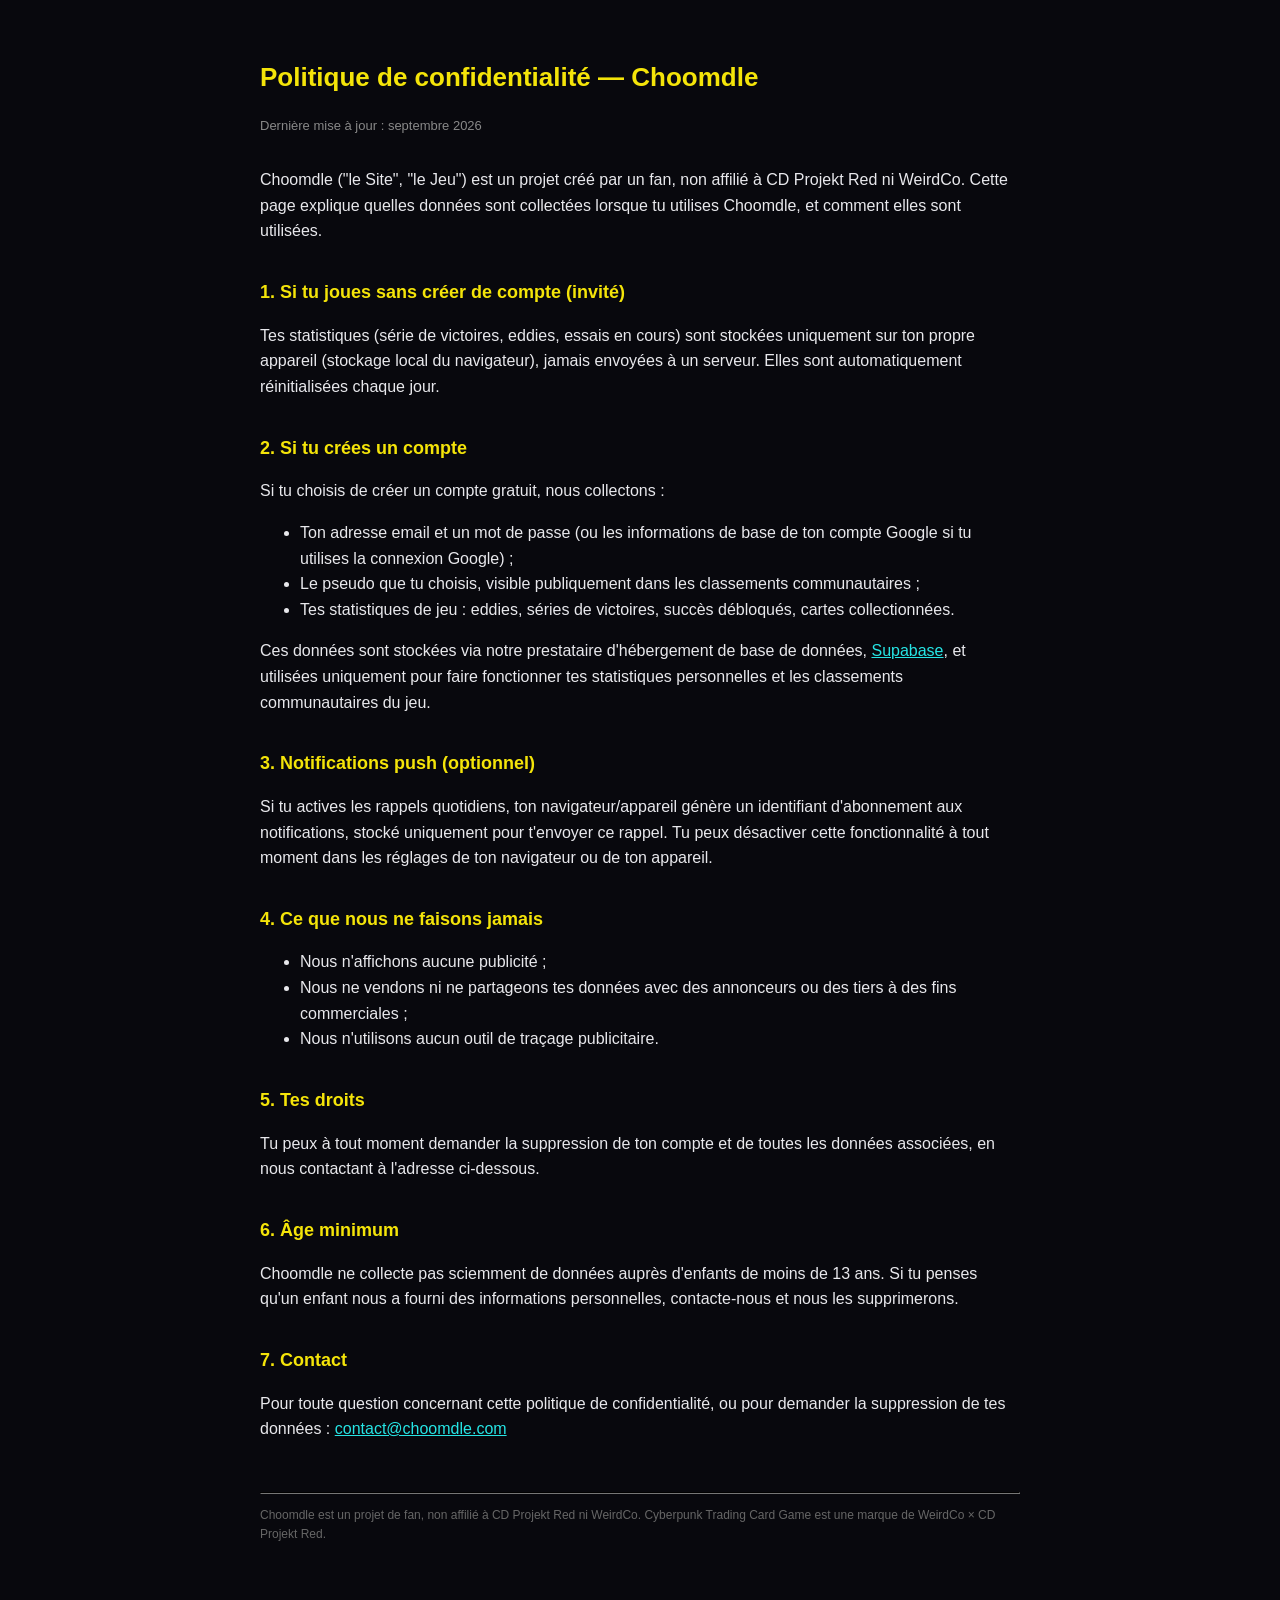
==== privacy.html @ df3924b2 "Add files via upload" ====
<!DOCTYPE html>
<html lang="fr">
<head>
<meta charset="UTF-8">
<meta name="viewport" content="width=device-width, initial-scale=1.0">
<title>Choomdle — Politique de confidentialité</title>
<style>
  body{ background:#08080d; color:#e8e8ec; font-family:'Segoe UI',Arial,sans-serif; line-height:1.6; max-width:760px; margin:0 auto; padding:40px 20px 80px; }
  h1{ color:#f4e409; font-size:26px; }
  h2{ color:#f4e409; font-size:18px; margin-top:34px; }
  a{ color:#26e5e5; }
  .updated{ color:#888; font-size:13px; margin-bottom:30px; }
  code{ background:#1a1a22; padding:1px 5px; border-radius:3px; }
</style>
</head>
<body>

<h1>Politique de confidentialité — Choomdle</h1>
<p class="updated">Dernière mise à jour : septembre 2026</p>

<p>Choomdle ("le Site", "le Jeu") est un projet créé par un fan, non affilié à CD Projekt Red ni WeirdCo. Cette page explique quelles données sont collectées lorsque tu utilises Choomdle, et comment elles sont utilisées.</p>

<h2>1. Si tu joues sans créer de compte (invité)</h2>
<p>Tes statistiques (série de victoires, eddies, essais en cours) sont stockées uniquement sur ton propre appareil (stockage local du navigateur), jamais envoyées à un serveur. Elles sont automatiquement réinitialisées chaque jour.</p>

<h2>2. Si tu crées un compte</h2>
<p>Si tu choisis de créer un compte gratuit, nous collectons :</p>
<ul>
  <li>Ton adresse email et un mot de passe (ou les informations de base de ton compte Google si tu utilises la connexion Google) ;</li>
  <li>Le pseudo que tu choisis, visible publiquement dans les classements communautaires ;</li>
  <li>Tes statistiques de jeu : eddies, séries de victoires, succès débloqués, cartes collectionnées.</li>
</ul>
<p>Ces données sont stockées via notre prestataire d'hébergement de base de données, <a href="https://supabase.com" target="_blank">Supabase</a>, et utilisées uniquement pour faire fonctionner tes statistiques personnelles et les classements communautaires du jeu.</p>

<h2>3. Notifications push (optionnel)</h2>
<p>Si tu actives les rappels quotidiens, ton navigateur/appareil génère un identifiant d'abonnement aux notifications, stocké uniquement pour t'envoyer ce rappel. Tu peux désactiver cette fonctionnalité à tout moment dans les réglages de ton navigateur ou de ton appareil.</p>

<h2>4. Ce que nous ne faisons jamais</h2>
<ul>
  <li>Nous n'affichons aucune publicité ;</li>
  <li>Nous ne vendons ni ne partageons tes données avec des annonceurs ou des tiers à des fins commerciales ;</li>
  <li>Nous n'utilisons aucun outil de traçage publicitaire.</li>
</ul>

<h2>5. Tes droits</h2>
<p>Tu peux à tout moment demander la suppression de ton compte et de toutes les données associées, en nous contactant à l'adresse ci-dessous.</p>

<h2>6. Âge minimum</h2>
<p>Choomdle ne collecte pas sciemment de données auprès d'enfants de moins de 13 ans. Si tu penses qu'un enfant nous a fourni des informations personnelles, contacte-nous et nous les supprimerons.</p>

<h2>7. Contact</h2>
<p>Pour toute question concernant cette politique de confidentialité, ou pour demander la suppression de tes données : <a href="mailto:contact@choomdle.com">contact@choomdle.com</a></p>

<hr style="border-color:#222; margin-top:50px;">
<p style="color:#666; font-size:12px;">Choomdle est un projet de fan, non affilié à CD Projekt Red ni WeirdCo. Cyberpunk Trading Card Game est une marque de WeirdCo × CD Projekt Red.</p>

</body>
</html>
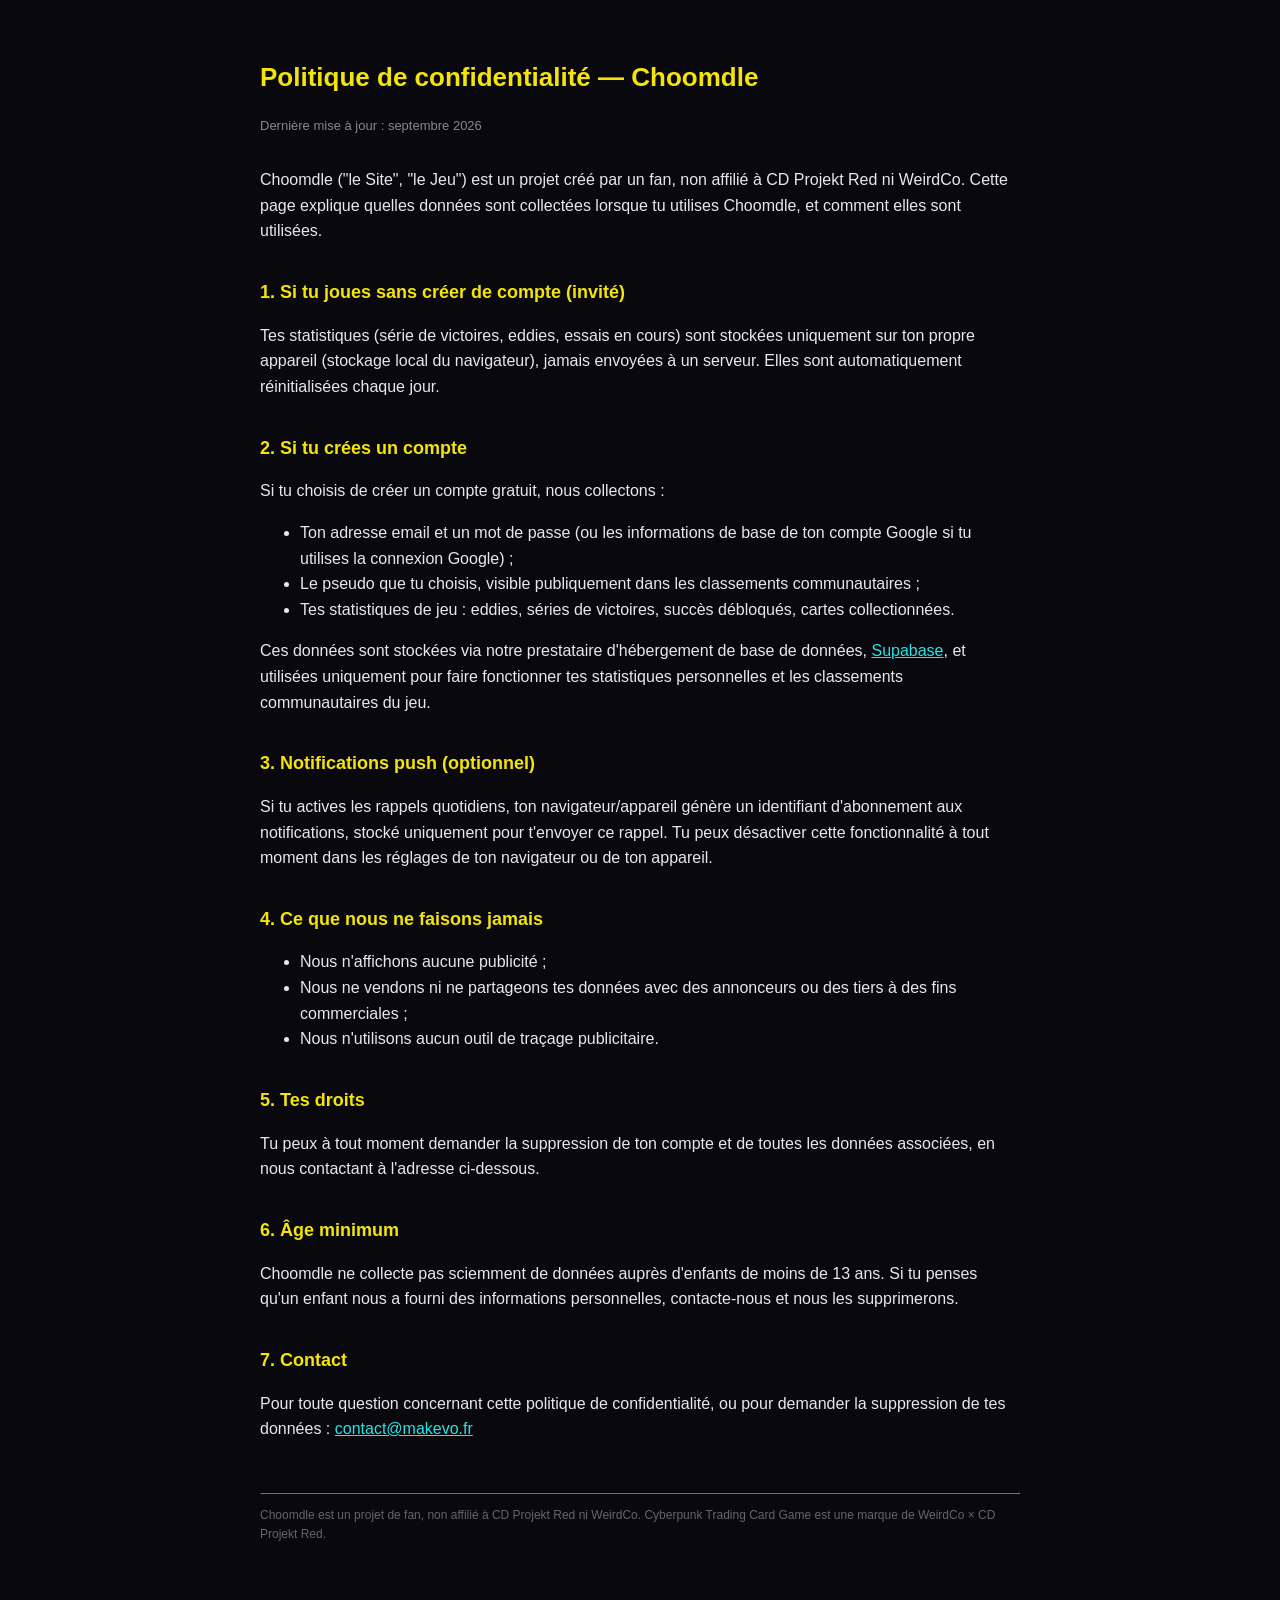
==== commit c8d77c65: "Add files via upload" ====
--- a/privacy.html
+++ b/privacy.html
@@ -49,7 +49,7 @@
 <p>Choomdle ne collecte pas sciemment de données auprès d'enfants de moins de 13 ans. Si tu penses qu'un enfant nous a fourni des informations personnelles, contacte-nous et nous les supprimerons.</p>
 
 <h2>7. Contact</h2>
-<p>Pour toute question concernant cette politique de confidentialité, ou pour demander la suppression de tes données : <a href="mailto:contact@choomdle.com">contact@choomdle.com</a></p>
+<p>Pour toute question concernant cette politique de confidentialité, ou pour demander la suppression de tes données : <a href="mailto:contact@makevo.fr">contact@makevo.fr</a></p>
 
 <hr style="border-color:#222; margin-top:50px;">
 <p style="color:#666; font-size:12px;">Choomdle est un projet de fan, non affilié à CD Projekt Red ni WeirdCo. Cyberpunk Trading Card Game est une marque de WeirdCo × CD Projekt Red.</p>
